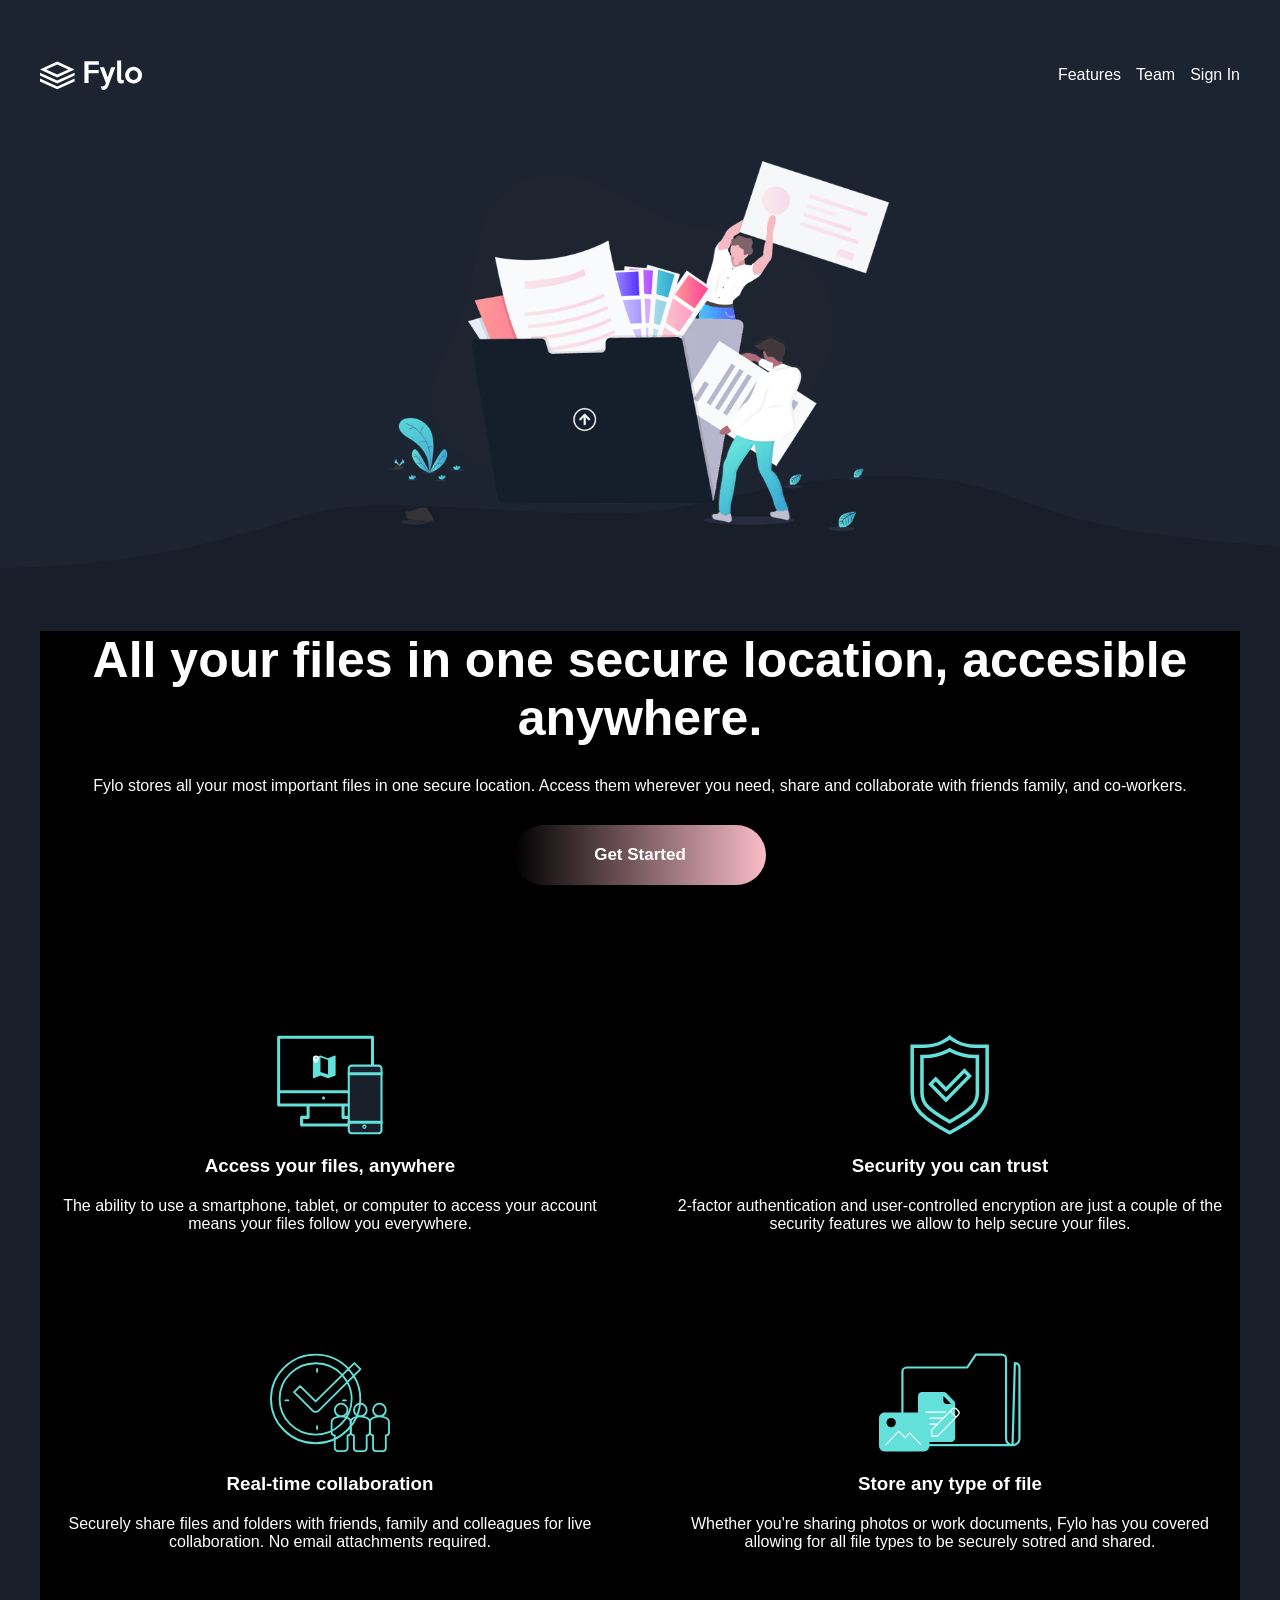
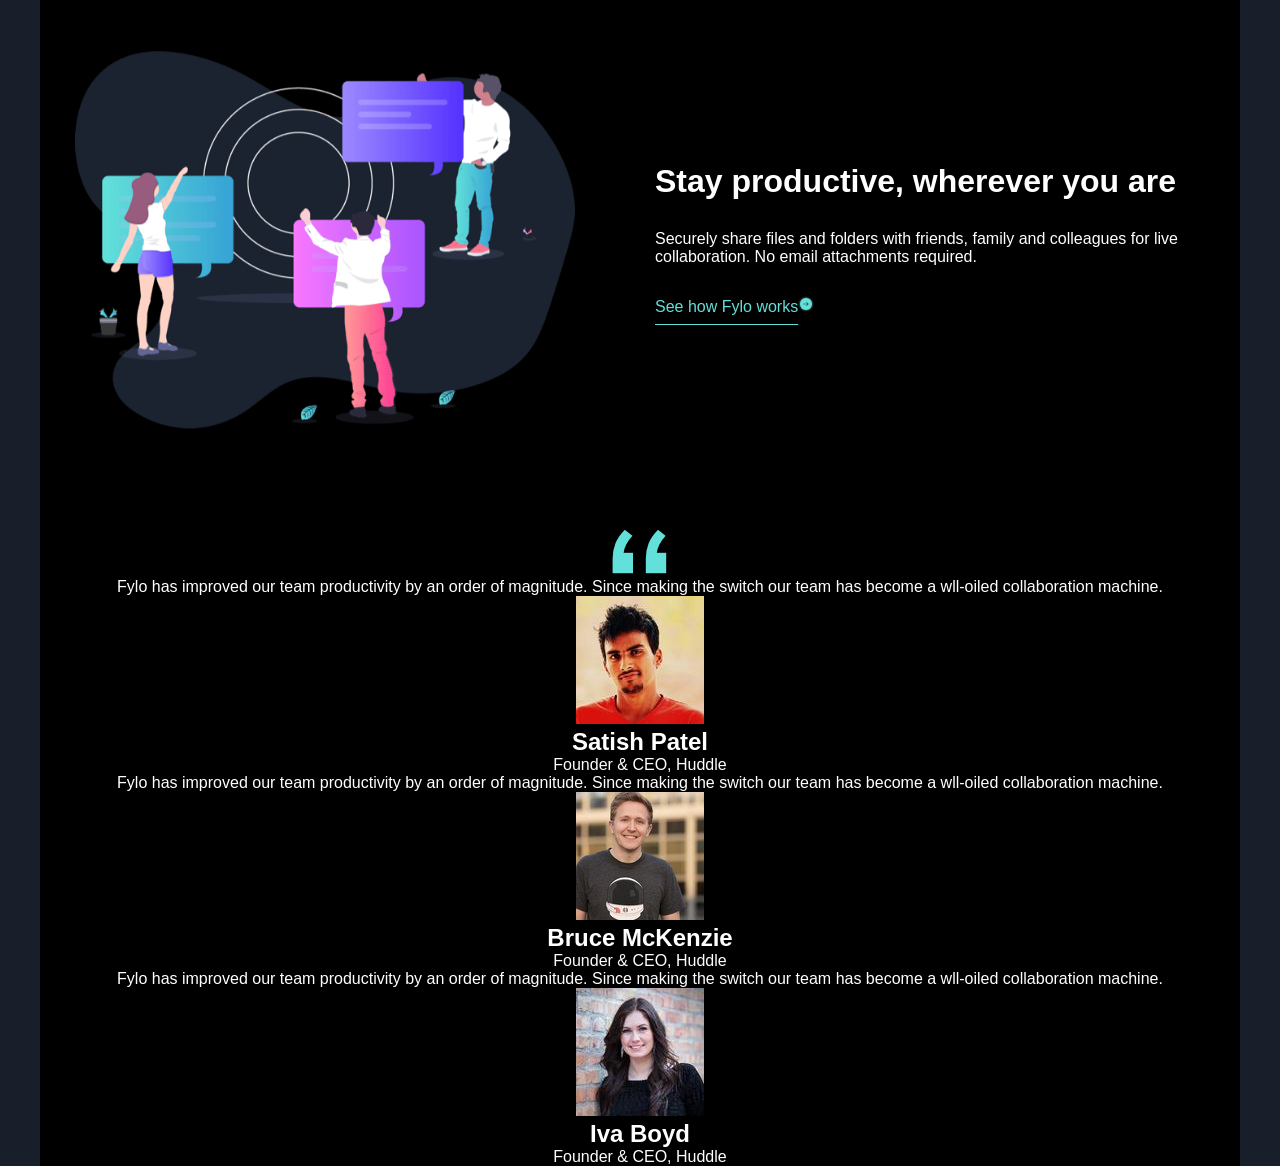
==== PI_Flexbox/index.html @ 84fdc877 "casi terminada práctica flexbox" ====
<!DOCTYPE html>
<html lang="en">

<head>
    <meta charset="UTF-8">
    <meta name="viewport" content="width=device-width, initial-scale=1.0">
    <title>Inicio</title>
    <link rel="stylesheet" href="style.css">
</head>

<body>
    <div class="contenedores-partes" id="contenedor-claro">
        <header>
            <div class="contenedor-header">
                <img src="images/logo.svg" alt="no-encontrado" id="logo">
            </div>
            <div class="contenedor-header">
                <p>Features</p>
                <p>Team</p>
                <p>Sign In</p>
            </div>
        </header>

        <div id="illustration-intro-contenedor">
            <img src="images/illustration-intro.png" alt="no-encontrado" id="illustration-intro-img">
            <div id="curvy-contenedor">
                <img src="images/bg-curvy-desktop.svg" alt="no-encontrado" id="curvy-img">
            </div>
        </div>
    </div>

    <div class="contenedores-partes" id="contenedor-oscuro">
        <div id="descripcion">
            <h1 id="titulo">All your files in one secure location, accesible anywhere.</h1>
            <p>Fylo stores all your most important files in one secure location. Access them wherever you need, share
                and collaborate with friends family, and co-workers.</p>
            <a href=""><button class="boton" id="empezar">Get Started</button></a>
        </div>

        <div id="prestaciones-contenedor">
            <div class="prestacion">
                <img src="images/icon-access-anywhere.svg" alt="no-encontrado" class="prestacion-img">
                <h3>Access your files, anywhere</h3>
                <p>The ability to use a smartphone, tablet, or computer to access your account means your files follow
                    you everywhere.</p>
            </div>

            <div class="prestacion">
                <img src="images/icon-security.svg" alt="no-encontrado" class="prestacion-img">
                <h3>Security you can trust</h3>
                <p>2-factor authentication and user-controlled encryption are just a couple of the security features we
                    allow to help secure your files.</p>
            </div>

            <div class="prestacion">
                <img src="images/icon-collaboration.svg" alt="no-encontrado" class="prestacion-img">
                <h3>Real-time collaboration</h3>
                <p>Securely share files and folders with friends, family and colleagues for live collaboration. No email
                    attachments required.</p>
            </div>

            <div class="prestacion">
                <!-- He puesto esta imagen porque no se usaba y supongo que la foto que enviaste estaba errónea :) -->
                <img src="images/icon-any-file.svg" alt="no-encontrado" class="prestacion-img">
                <h3>Store any type of file</h3>
                <p>Whether you're sharing photos or work documents, Fylo has you covered allowing for all file types to
                    be securely sotred and shared.</p>
            </div>

        </div>

        <div id="contenedor-productividad">
            <img src="images/illustration-stay-productive.png" alt="no-encontrado" id="img-productive">
            <div id="contenedor-descripcion-productividad">
                <h1>Stay productive, wherever you are</h1>
                <p>Securely share files and folders with friends, family and colleagues for live collaboration. No email
                    attachments required.</p>
                <a href="" id="link-productividad">See how Fylo works<img src="images/icon-arrow.svg"
                        alt="no-encontrado"></a>
            </div>
        </div>

        <div id="contenedor-opiniones">
            <div id="cita">
                <img src="images/bg-quotes.png" alt="no-encontrado">
            </div>
            <div class="opinion">
                <p>Fylo has improved our team productivity by an order of magnitude. Since making the switch our team has become a wll-oiled collaboration machine.</p>
                <div class="usuario">
                    <img src="images/profile-1.jpg" alt="no-encontrado">
                    <div>
                        <h2>Satish Patel</h2>
                        <p class="cargo-usuario">Founder & CEO, Huddle</p>
                    </div>
                </div>
            </div>
            <div class="opinion">
                <p>Fylo has improved our team productivity by an order of magnitude. Since making the switch our team has become a wll-oiled collaboration machine.</p>
                <div class="usuario">
                    <img src="images/profile-2.jpg" alt="no-encontrado">
                    <div>
                        <h2>Bruce McKenzie</h2>
                        <p class="cargo-usuario">Founder & CEO, Huddle</p>
                    </div>
                </div>
            </div>
            <div class="opinion">
                <p>Fylo has improved our team productivity by an order of magnitude. Since making the switch our team has become a wll-oiled collaboration machine.</p>
                <div class="usuario">
                    <img src="images/profile-3.jpg" alt="no-encontrado">
                    <div>
                        <h2>Iva Boyd</h2>
                        <p class="cargo-usuario">Founder & CEO, Huddle</p>
                    </div>
                </div>
            </div>
        </div>
    </div>


</body>

</html>
---- PI_Flexbox/style.css ----
* {
    margin: 0;
    box-sizing: border-box;
    font-family: Arial;
}

body{
    background-color: rgb(24, 31, 42);
    color: white;
    display: flex;
    flex-direction: column;
    align-items: center;
}

.contenedores-partes{
    display: flex;
    flex-direction: column;
    align-items: center;
}

#contenedor-claro{
    background-color: rgb(28, 36, 49);
    gap: 70px;
    width: 100%;
    margin-bottom: 100px;
}

/* Header de la página */
header{
    display: flex;
    justify-content: space-between;
    margin-top: 60px;
    gap: 40px;
    /* Ocupa 1200px si tiene ese espacio disponible */
    width: 1200px;
    /* Sino, como máximo ocupa el 100% del espacio disponible, para que sea responsive */
    max-width: 100%;
}

.contenedor-header {
    display: flex;
    justify-content: right;
    align-items: center;
    gap: 15px;
    flex-wrap: wrap;
}

#logo {
    height: 30px;
    width: auto;
}




/* Ilustración de introducción */
#illustration-intro-contenedor{
    display: flex;
    flex-direction: column;
    align-items: center;
    width: 100%;
    position: relative;
}

#illustration-intro-img{
    height: auto;
    width: 500px;
    max-width: 100%;
    z-index: 1;
}

#curvy-contenedor{
    background-color: rgb(28, 36, 49);
    display: flex;
    width: 100%;
    position: absolute;
    bottom: -45px;
}

#curvy-img{
    width: 100%;
    height: 100px;
}




/* Parte oscura antes del footer */
#contenedor-oscuro{
    width: 1200px;
    max-width: 100%;
    text-align: center;
    background-color: black;
    gap: 100px;
}

/* Descripción primera */
#descripcion{
    display: flex;
    flex-direction: column;
    align-items: center;
    gap: 30px;
}

#titulo{
    font-size: 50px;
}

.boton{
    padding: 20px 80px 20px 80px;
    border-radius: 30px;
    border: none;
    color: white;
    font-weight: bold;
    font-size: 17px;
}

#empezar{
    background: linear-gradient(to right, black, rgb(250, 188, 199));
}


/* Prestaciones */
#prestaciones-contenedor{
    display: flex;
    flex-wrap: wrap;
    justify-content: center;
    gap: 70px;
    width: 100%;
}

.prestacion{
    width: 550px;
    display: flex;
    flex-direction: column;
    flex-wrap: wrap;
    gap: 20px;
    align-items: center;
    margin-top: 50px;
}

.prestacion-img{
    width:fit-content;
    height: 100px;
}

/* Productividad */
#contenedor-productividad{
    display: flex;
    justify-content: center;
    align-items: center;
    gap: 80px;
    flex-wrap: wrap;
    width: 1200px;
    max-width: 100%;
}

#img-productive{
    height: auto;
    width: 500px;
    max-width: 100%;
}

#contenedor-descripcion-productividad{
    display: flex;
    flex-direction: column;
    text-align: left;
    gap: 30px;
    width: 550px;
    max-width: 100%;
}

#link-productividad {
    color: rgb(98, 223, 216);
    text-underline-offset: 12px;
}

/* Opiniones */
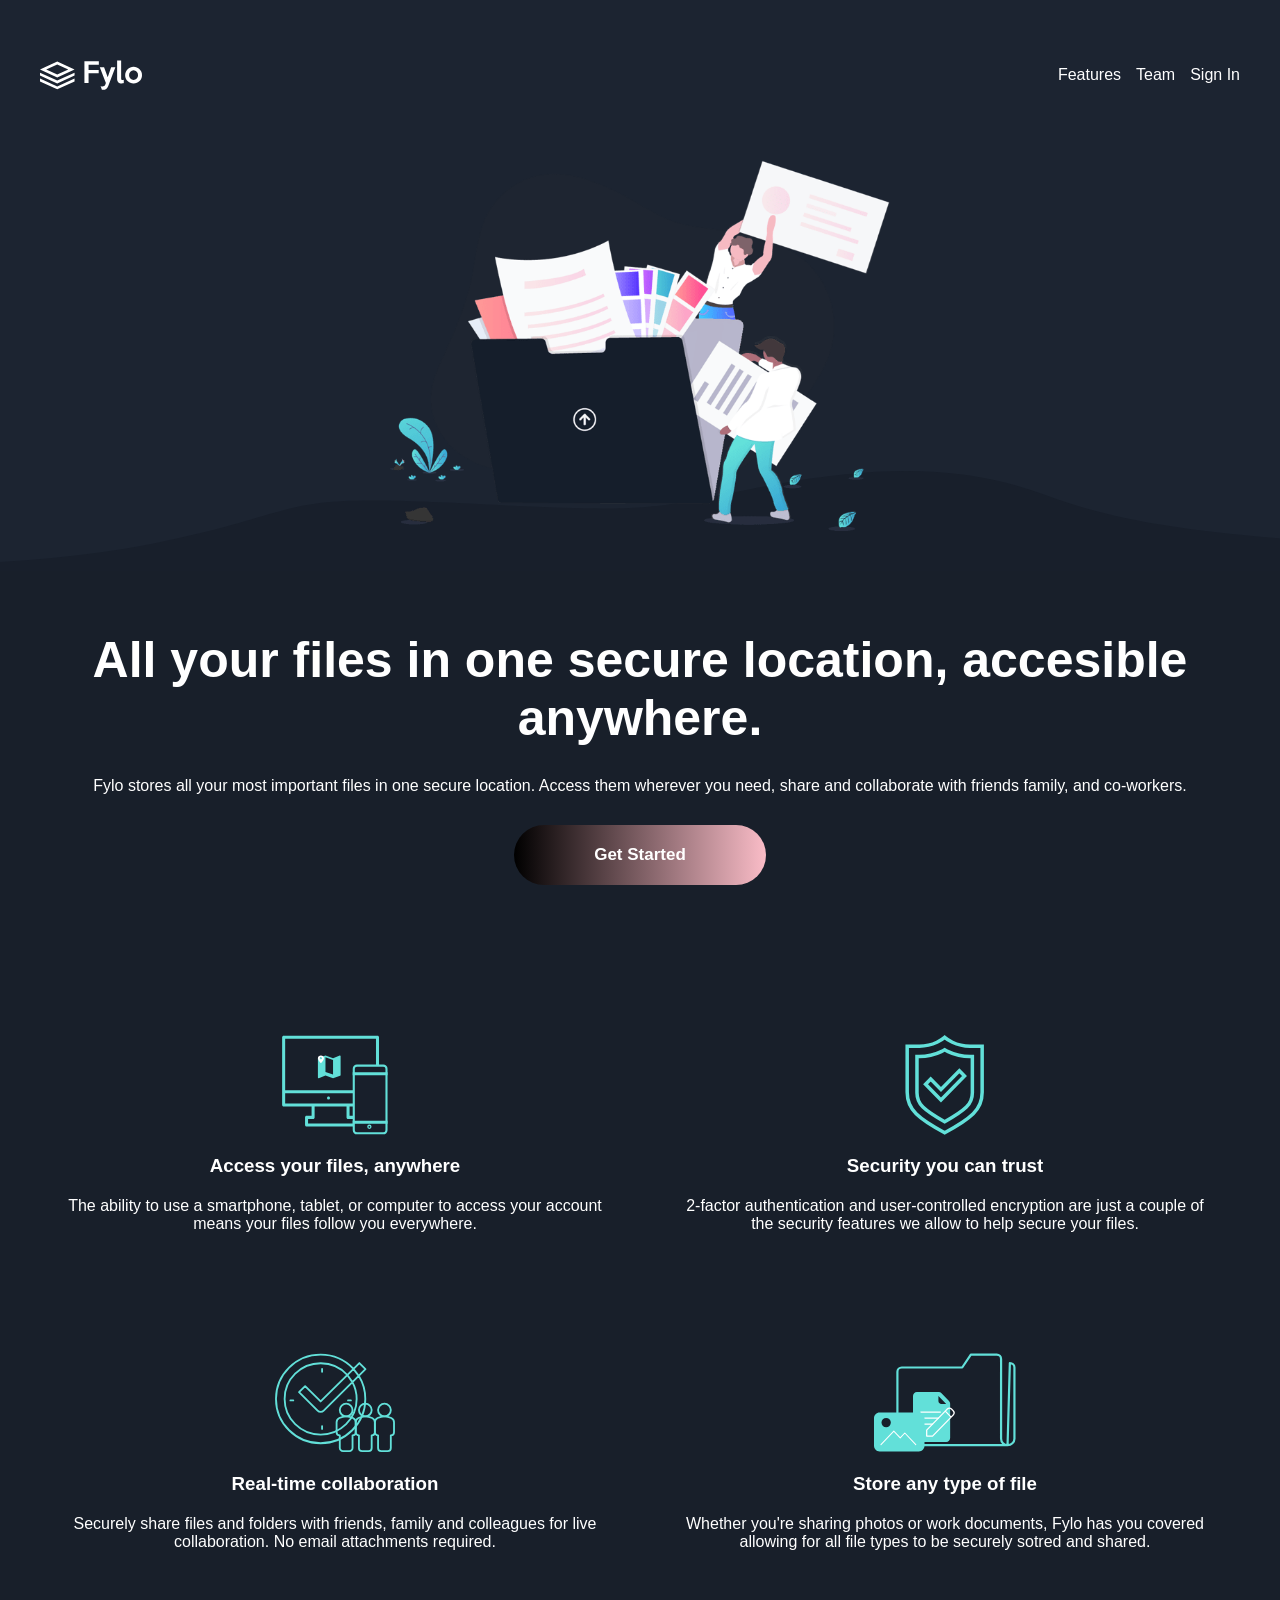
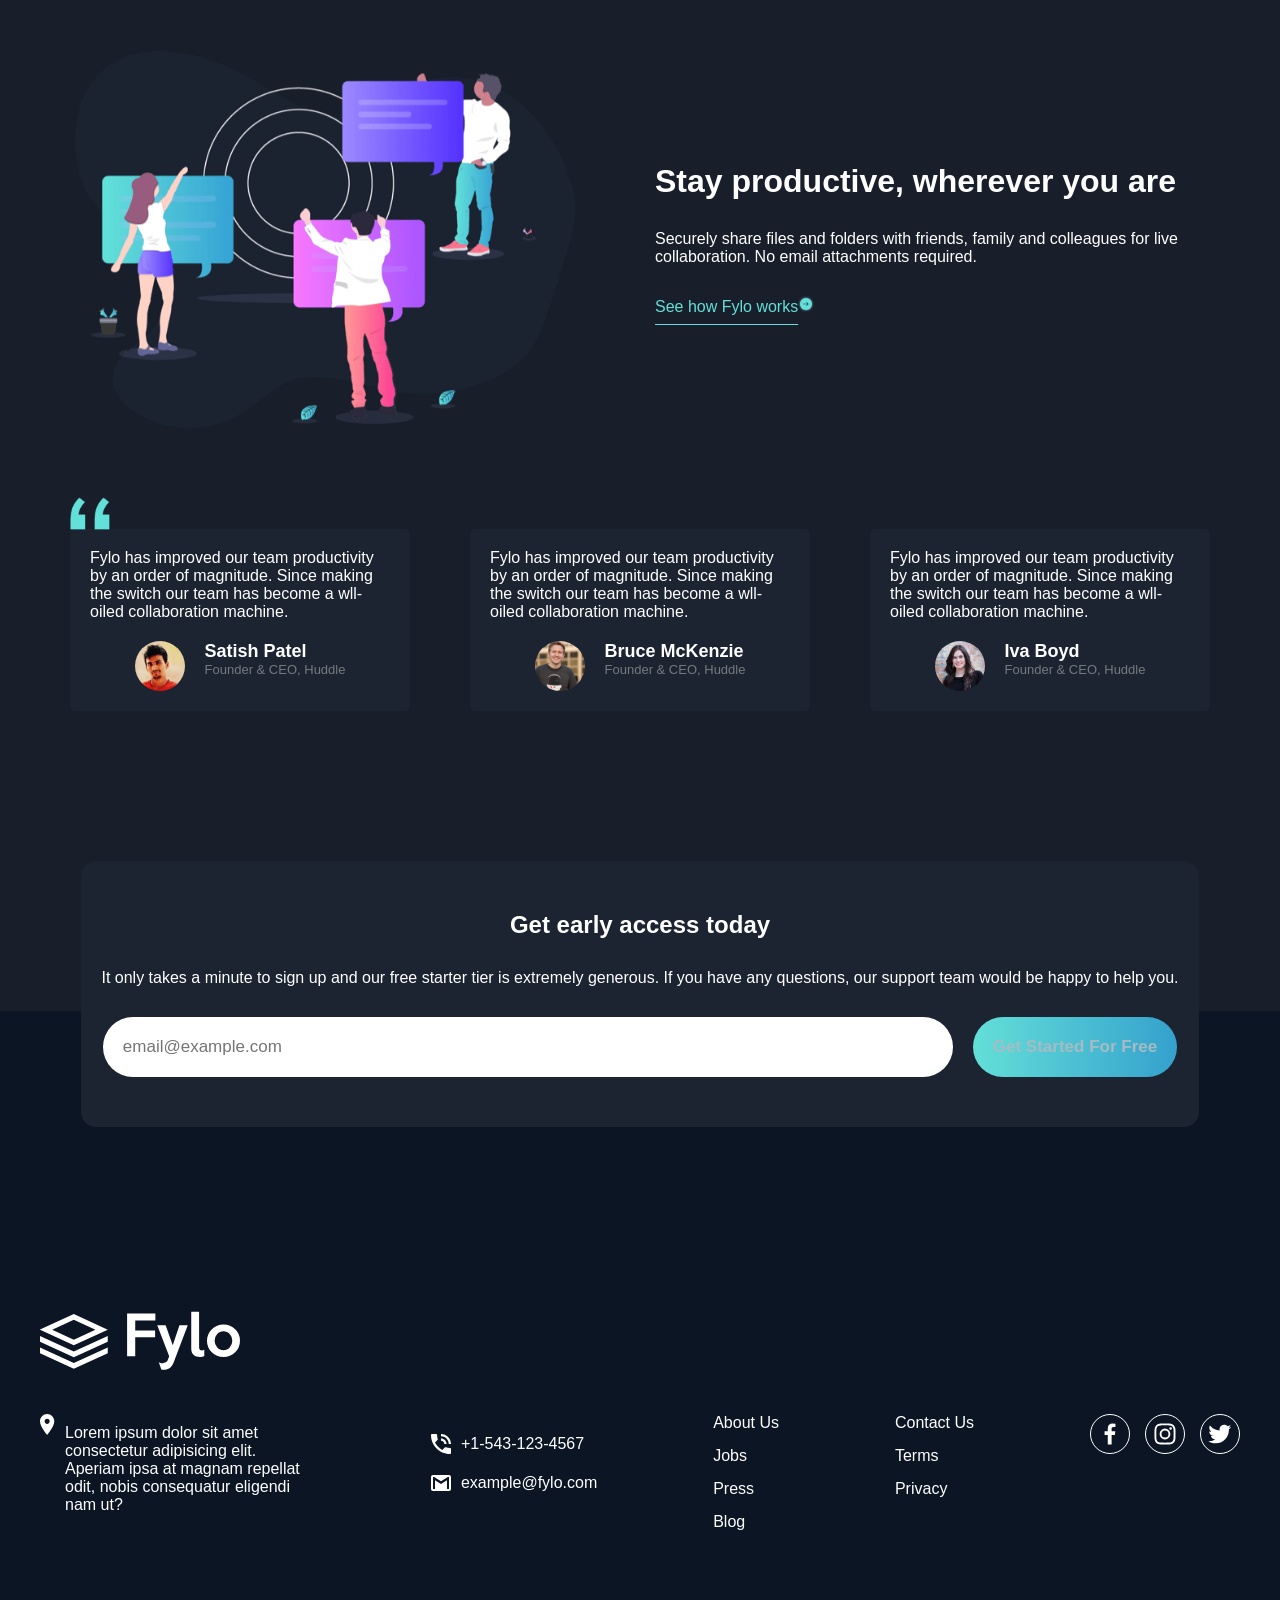
==== commit aebce5bf: "hecho flexbox práctica" ====
--- a/PI_Flexbox/index.html
+++ b/PI_Flexbox/index.html
@@ -6,18 +6,19 @@
     <meta name="viewport" content="width=device-width, initial-scale=1.0">
     <title>Inicio</title>
     <link rel="stylesheet" href="style.css">
+    <link rel="shortcut icon" href="images/favicon-32x32.png" type="image/x-icon">
 </head>
 
 <body>
     <div class="contenedores-partes" id="contenedor-claro">
         <header>
             <div class="contenedor-header">
-                <img src="images/logo.svg" alt="no-encontrado" id="logo">
+                <img src="images/logo.svg" alt="no-encontrado" id="logo-header">
             </div>
             <div class="contenedor-header">
-                <p>Features</p>
-                <p>Team</p>
-                <p>Sign In</p>
+                <a href="">Features</a>
+                <a href="">Team</a>
+                <a href="">Sign In</a>
             </div>
         </header>
 
@@ -80,44 +81,99 @@
             </div>
         </div>
 
-        <div id="contenedor-opiniones">
-            <div id="cita">
-                <img src="images/bg-quotes.png" alt="no-encontrado">
-            </div>
-            <div class="opinion">
-                <p>Fylo has improved our team productivity by an order of magnitude. Since making the switch our team has become a wll-oiled collaboration machine.</p>
-                <div class="usuario">
-                    <img src="images/profile-1.jpg" alt="no-encontrado">
-                    <div>
-                        <h2>Satish Patel</h2>
-                        <p class="cargo-usuario">Founder & CEO, Huddle</p>
+        <div id="contenedor-opiniones-general">
+            <div id="contenedor-opiniones">
+                <div class="opinion">
+                    <div id="cita">
+                        <img src="images/bg-quotes.png" alt="no-encontrado">
+                    </div>
+                    <p>Fylo has improved our team productivity by an order of magnitude. Since making the switch our
+                        team has become a wll-oiled collaboration machine.</p>
+                    <div class="usuario">
+                        <img src="images/profile-1.jpg" alt="no-encontrado">
+                        <div>
+                            <h2>Satish Patel</h2>
+                            <p class="cargo-usuario">Founder & CEO, Huddle</p>
+                        </div>
                     </div>
                 </div>
-            </div>
-            <div class="opinion">
-                <p>Fylo has improved our team productivity by an order of magnitude. Since making the switch our team has become a wll-oiled collaboration machine.</p>
-                <div class="usuario">
-                    <img src="images/profile-2.jpg" alt="no-encontrado">
-                    <div>
-                        <h2>Bruce McKenzie</h2>
-                        <p class="cargo-usuario">Founder & CEO, Huddle</p>
+                <div class="opinion">
+                    <p>Fylo has improved our team productivity by an order of magnitude. Since making the switch our
+                        team has become a wll-oiled collaboration machine.</p>
+                    <div class="usuario">
+                        <img src="images/profile-2.jpg" alt="no-encontrado">
+                        <div>
+                            <h2>Bruce McKenzie</h2>
+                            <p class="cargo-usuario">Founder & CEO, Huddle</p>
+                        </div>
                     </div>
                 </div>
-            </div>
-            <div class="opinion">
-                <p>Fylo has improved our team productivity by an order of magnitude. Since making the switch our team has become a wll-oiled collaboration machine.</p>
-                <div class="usuario">
-                    <img src="images/profile-3.jpg" alt="no-encontrado">
-                    <div>
-                        <h2>Iva Boyd</h2>
-                        <p class="cargo-usuario">Founder & CEO, Huddle</p>
+                <div class="opinion">
+                    <p>Fylo has improved our team productivity by an order of magnitude. Since making the switch our
+                        team has become a wll-oiled collaboration machine.</p>
+                    <div class="usuario">
+                        <img src="images/profile-3.jpg" alt="no-encontrado">
+                        <div>
+                            <h2>Iva Boyd</h2>
+                            <p class="cargo-usuario">Founder & CEO, Huddle</p>
+                        </div>
                     </div>
                 </div>
             </div>
         </div>
     </div>
 
+    <footer>
+        <div id="contenedor-footer">
+            <div id="contenedor-access">
+                <h2>Get early access today</h2>
+                <p>It only takes a minute to sign up and our free starter tier is extremely generous. If you have any
+                    questions, our support team would be happy to help you.</p>
+                <form action="" id="formulario-email">
+                    <input type="email" name="email" placeholder="email@example.com" id="email" class="boton">
+                    <input type="submit" class="boton" id="gratis" value="Get Started For Free">
+                </form>
+            </div>
 
+            <div>
+                <img src="images/logo.svg" alt="no-encontrado" id="logo-footer">
+            </div>
+            <div id="contenedor-info-footer">
+                <div id="contenedor-ubicacion">
+                    <img src="images/icon-location.svg" alt="no-encontrado" class="icono-footer">
+                    <p>Lorem ipsum dolor sit amet consectetur adipisicing elit. Aperiam ipsa at magnam repellat odit,
+                        nobis
+                        consequatur eligendi nam ut?</p>
+                </div>
+                <div id="contenedor-footer-contacto">
+                    <div class="contenedor-contacto">
+                        <img src="images/icon-phone.svg" alt="no-encontrado" class="icono-footer">
+                        <p>+1-543-123-4567</p>
+                    </div>
+                    <div class="contenedor-contacto">
+                        <img src="images/icon-email.svg" alt="no-encontrado" class="icono-footer">
+                        <p>example@fylo.com</p>
+                    </div>
+                </div>
+                <div class="contenedor-footer-vertical">
+                    <a href="">About Us</a>
+                    <a href="">Jobs</a>
+                    <a href="">Press</a>
+                    <a href="">Blog</a>
+                </div>
+                <div class="contenedor-footer-vertical">
+                    <a href="">Contact Us</a>
+                    <a href="">Terms</a>
+                    <a href="">Privacy</a>
+                </div>
+                <div id="contenedor-redes">
+                    <img src="images/fb.svg" alt="no-encontrado" class="icono-footer">
+                    <img src="images/instagram.svg" alt="no-encontrado" class="icono-footer">
+                    <img src="images/twitter.svg" alt="no-encontrado" class="icono-footer">
+                </div>
+            </div>
+        </div>
+    </footer>
 </body>
 
 </html>
--- a/PI_Flexbox/style.css
+++ b/PI_Flexbox/style.css
@@ -4,21 +4,31 @@
     font-family: Arial;
 }
 
-body{
+a {
+    text-decoration: none;
+    color: white;
+}
+
+body {
     background-color: rgb(24, 31, 42);
     color: white;
     display: flex;
     flex-direction: column;
     align-items: center;
-}
-
-.contenedores-partes{
-    display: flex;
-    flex-direction: column;
-    align-items: center;
-}
-
-#contenedor-claro{
+    /* Tuve que poner esta propiedad ya que la imagen curvy, al querer que ocupara todo el ancho de la página siempre se pasaba de ancho. */
+    /* Puse 100vw en width, pero para ordenador no servía porque se pasaba, 99vw funcionaba para ordenador pero no para dispositivos más pequeños, se quedaba corto. */
+    overflow-x: hidden;
+}
+
+.contenedores-partes {
+    display: flex;
+    flex-direction: column;
+    align-items: center;
+    padding: 0 20px;
+    width: 100%;
+}
+
+#contenedor-claro {
     background-color: rgb(28, 36, 49);
     gap: 70px;
     width: 100%;
@@ -26,7 +36,7 @@
 }
 
 /* Header de la página */
-header{
+header {
     display: flex;
     justify-content: space-between;
     margin-top: 60px;
@@ -45,7 +55,7 @@
     flex-wrap: wrap;
 }
 
-#logo {
+#logo-header {
     height: 30px;
     width: auto;
 }
@@ -54,7 +64,7 @@
 
 
 /* Ilustración de introducción */
-#illustration-intro-contenedor{
+#illustration-intro-contenedor {
     display: flex;
     flex-direction: column;
     align-items: center;
@@ -62,22 +72,22 @@
     position: relative;
 }
 
-#illustration-intro-img{
+#illustration-intro-img {
     height: auto;
     width: 500px;
     max-width: 100%;
     z-index: 1;
 }
 
-#curvy-contenedor{
-    background-color: rgb(28, 36, 49);
-    display: flex;
-    width: 100%;
+#curvy-contenedor {
+    background-color: rgb(28, 36, 49);
+    display: flex;
+    width: 110%;
     position: absolute;
-    bottom: -45px;
-}
-
-#curvy-img{
+    bottom: -40px;
+}
+
+#curvy-img {
     width: 100%;
     height: 100px;
 }
@@ -86,27 +96,27 @@
 
 
 /* Parte oscura antes del footer */
-#contenedor-oscuro{
+#contenedor-oscuro {
     width: 1200px;
     max-width: 100%;
     text-align: center;
-    background-color: black;
     gap: 100px;
+    padding-bottom: 300px;
 }
 
 /* Descripción primera */
-#descripcion{
+#descripcion {
     display: flex;
     flex-direction: column;
     align-items: center;
     gap: 30px;
 }
 
-#titulo{
+#titulo {
     font-size: 50px;
 }
 
-.boton{
+.boton {
     padding: 20px 80px 20px 80px;
     border-radius: 30px;
     border: none;
@@ -115,13 +125,13 @@
     font-size: 17px;
 }
 
-#empezar{
+#empezar {
     background: linear-gradient(to right, black, rgb(250, 188, 199));
 }
 
 
 /* Prestaciones */
-#prestaciones-contenedor{
+#prestaciones-contenedor {
     display: flex;
     flex-wrap: wrap;
     justify-content: center;
@@ -129,8 +139,8 @@
     width: 100%;
 }
 
-.prestacion{
-    width: 550px;
+.prestacion {
+    width: 540px;
     display: flex;
     flex-direction: column;
     flex-wrap: wrap;
@@ -139,13 +149,13 @@
     margin-top: 50px;
 }
 
-.prestacion-img{
-    width:fit-content;
+.prestacion-img {
+    width: fit-content;
     height: 100px;
 }
 
 /* Productividad */
-#contenedor-productividad{
+#contenedor-productividad {
     display: flex;
     justify-content: center;
     align-items: center;
@@ -155,13 +165,13 @@
     max-width: 100%;
 }
 
-#img-productive{
+#img-productive {
     height: auto;
     width: 500px;
     max-width: 100%;
 }
 
-#contenedor-descripcion-productividad{
+#contenedor-descripcion-productividad {
     display: flex;
     flex-direction: column;
     text-align: left;
@@ -172,8 +182,191 @@
 
 #link-productividad {
     color: rgb(98, 223, 216);
+    text-decoration: underline;
     text-underline-offset: 12px;
 }
 
 /* Opiniones */
 
+#contenedor-opiniones-general {
+    display: flex;
+    flex-direction: column;
+    flex-wrap: wrap;
+    width: 1200px;
+    max-width: 100%;
+}
+
+#cita {
+    img {
+        height: auto;
+        width: 40px;
+        align-self: flex-start;
+    }
+
+    display: flex;
+    position: absolute;
+    top: -32px;
+    left: 0px;
+}
+
+#contenedor-opiniones {
+    display: flex;
+    gap: 40px;
+    flex-wrap: wrap;
+    justify-content: space-around;
+}
+
+.opinion {
+    display: flex;
+    flex-direction: column;
+    background-color: rgb(28, 36, 49);
+    border-radius: 5px;
+    padding: 20px;
+    gap: 20px;
+    width: 340px;
+    text-align: left;
+    flex-wrap: wrap;
+    position: relative;
+}
+
+.usuario {
+    display: flex;
+
+    img {
+        height: auto;
+        width: 50px;
+        border-radius: 100%;
+    }
+
+    justify-content: center;
+    gap: 20px;
+
+    h2 {
+        font-size: 18px;
+    }
+
+    p {
+        font-size: 13px;
+        color: rgb(118, 122, 127);
+    }
+}
+
+/* Formulario de acceso con email */
+#contenedor-access {
+    background-color: rgb(28, 36, 49);
+    display: flex;
+    flex-direction: column;
+    background-color: rgb(28, 36, 49);
+    border-radius: 15px;
+    gap: 30px;
+    padding: 50px 20px 50px 20px;
+    align-items: center;
+    position: absolute;
+    top: -150px;
+    align-self: center;
+    margin: 0 20px;
+}
+
+#formulario-email {
+    display: flex;
+    gap: 20px;
+    flex-wrap: wrap;
+    justify-content: center;
+    width: 100%;
+}
+
+#gratis {
+    background: linear-gradient(to right, rgb(99, 223, 216), rgb(53, 161, 205));
+    padding: 20px;
+    color: rgb(167, 187, 194);
+    flex-shrink: 0;
+}
+
+#email {
+    padding: 20px;
+    width: 100%;
+    max-width: 850px;
+    font-weight: normal;
+}
+
+/* Footer de la web */
+footer {
+    background-color: rgb(11, 21, 35);
+    display: flex;
+    flex-direction: column;
+    width: 100%;
+    padding: 300px 20px 80px 20px;
+    position: relative;
+    flex-wrap: wrap;
+    align-items: center;
+}
+
+#contenedor-footer{
+    width: 1200px;
+    max-width: 100%;
+    display: flex;
+    flex-direction: column;
+    gap: 20px;
+    flex-wrap: wrap;
+}
+
+#contenedor-info-footer {
+    display: flex;
+    justify-content: space-between;
+    flex-wrap: wrap;
+    div{
+        margin-top: 20px;
+    }
+}
+
+#contenedor-ubicacion {
+    p {
+        margin-top: 10px;
+        max-width: 250px;
+    }
+
+    display: flex;
+    gap: 10px;
+}
+
+#logo-footer {
+    height: auto;
+    width: 200px;
+}
+
+.icono-footer {
+    height: min-content;
+    width: 15px;
+}
+
+#contenedor-footer-contacto {
+    display: flex;
+    flex-direction: column;
+}
+
+.contenedor-contacto {
+    display: flex;
+    gap: 10px;
+    .icono-footer {
+        width: 20px;
+    }
+    align-items: center;
+}
+
+.contenedor-footer-vertical {
+    display: flex;
+    flex-direction: column;
+    gap: 15px;
+}
+
+#contenedor-redes {
+    .icono-footer {
+        width: 40px;
+        border: 1px solid white;
+        border-radius: 100%;
+        padding: 5px;
+    }
+    display: flex;
+    justify-content: space-between;
+    gap: 15px;
+}
